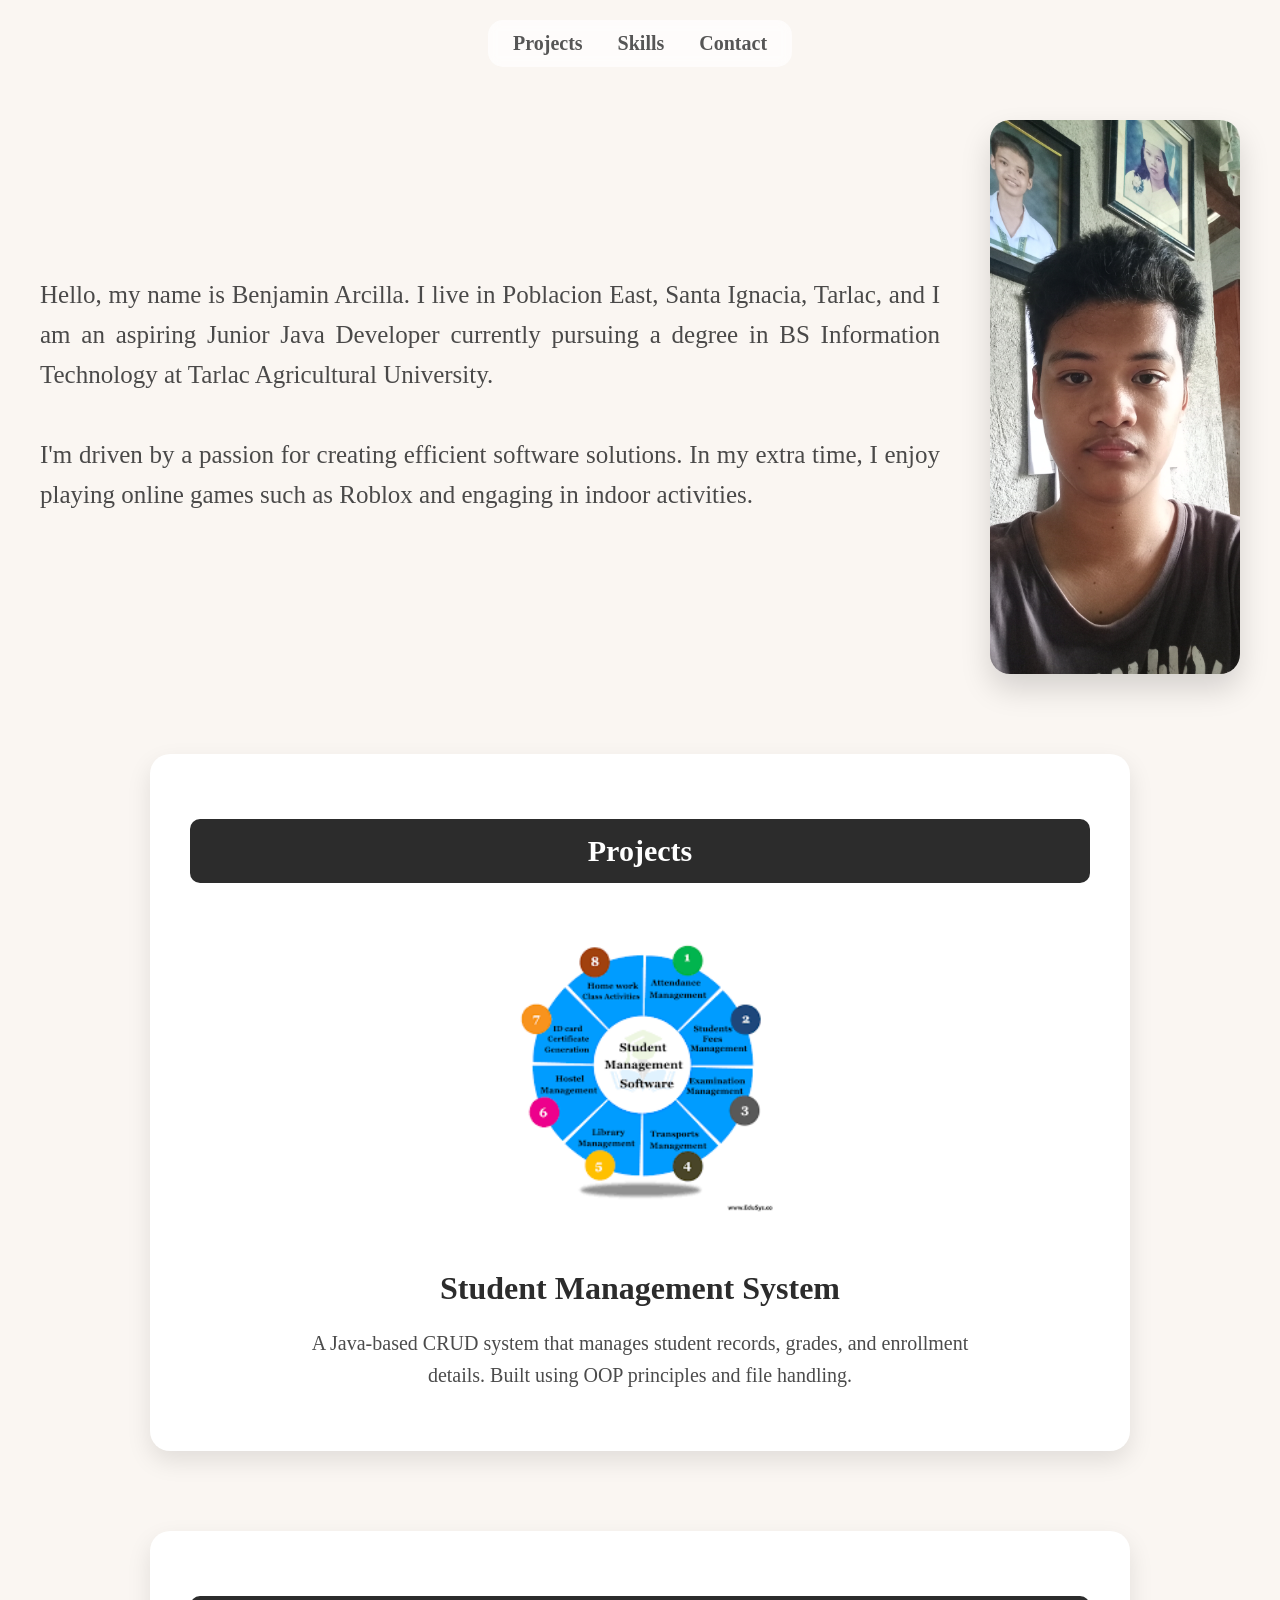
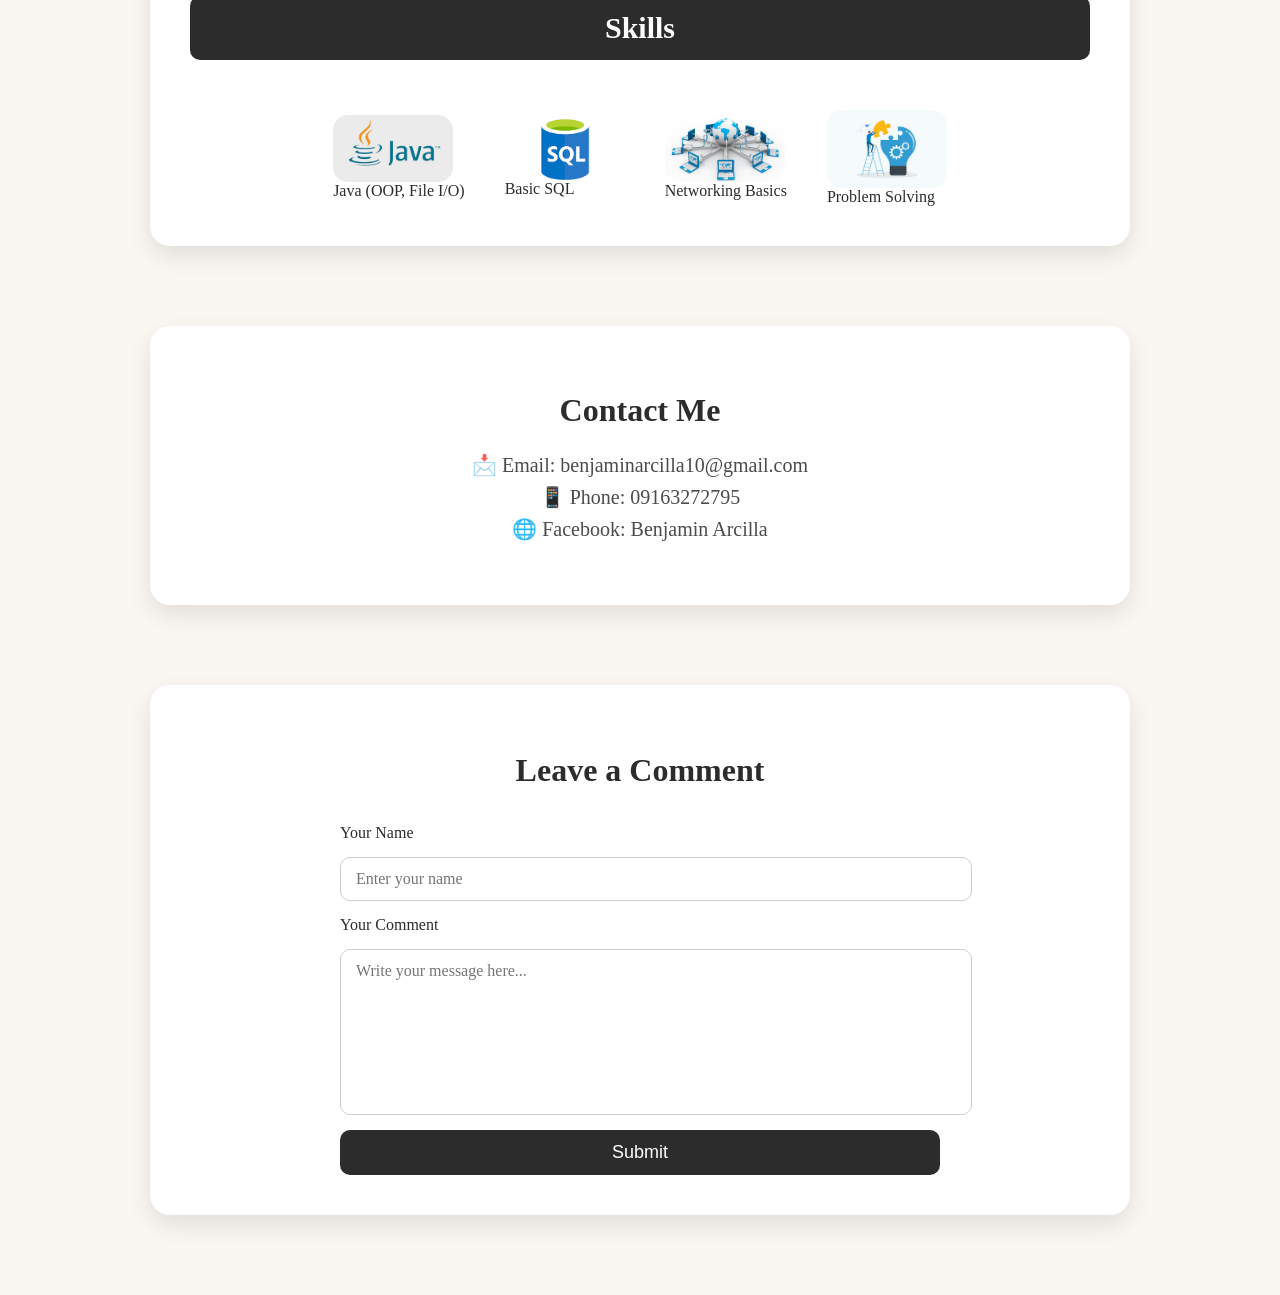
==== index.html @ b31c3399 "Rename benjiebanana.html to index.html" ====
<!DOCTYPE html>
<html lang="en">
<head>
    <meta charset="UTF-8">
    <meta name="viewport" content="width=device-width, initial-scale=1.0">
    <title>Benjamin Arcilla</title>
    <link rel="stylesheet" href="style.css">
</head>
<body>

    <!-- HEADER / FIRST PAGE -->
    <header>
        <p>Hello, my name is Benjamin Arcilla.
            I live in Poblacion East, Santa Ignacia, Tarlac, and I am an
            aspiring Junior Java Developer currently pursuing a degree in 
            BS Information Technology at Tarlac Agricultural University.<br><br>
            I'm driven by a passion for creating efficient software solutions.
            In my extra time, I enjoy playing online games such as Roblox and 
            engaging in indoor activities.
        </p>

        <img src="IMG20250803142246.jpg" alt="My Photo" class="profile-photo">

        <nav>
            <a href="#projects">Projects</a>
            <a href="#skills">Skills</a>
            <a href="#contact">Contact</a>
        </nav>
    </header>


    <!-- ========================= -->
    <!-- PROJECTS SECTION -->
    <!-- ========================= -->
<section class="section-box" id="projects">
    <h1 class="section-title">Projects</h1>

    <img src="studman.png" alt="Project Image">

    <div class="text">
        <h2>Student Management System</h2>
        <p>
            A Java-based CRUD system that manages student records, grades,
            and enrollment details. Built using OOP principles and file handling.
        </p>
    </div>
</section>

<section class="section-box" id="skills">
    <h1 class="section-title">Skills</h1>

    <div class="skill-item">
        <img src="java.jpg" alt="Java">
        <span>Java (OOP, File I/O)</span>
    </div>

    <div class="skill-item">
        <img src="sql.png" alt="SQL">
        <span>Basic SQL</span>
    </div>

    <div class="skill-item">
        <img src="networking.jpg" alt="Networking">
        <span>Networking Basics</span>
    </div>

    <div class="skill-item">
        <img src="prob.png" alt="Problem Solving">
        <span>Problem Solving</span>
    </div>
</section>

    <!-- ========================= -->
    <!-- CONTACT SECTION -->
    <!-- ========================= -->
    <section class="section-box" id="contact">
       

        <div class="text">
            <h2>Contact Me</h2>
            <p>
                📩 Email: benjaminarcilla10@gmail.com<br>
                📱 Phone: 09163272795<br>
                🌐 Facebook: Benjamin Arcilla
            </p>
        </div>
    </section>


    <section class="section-box" id="feedback">
    <h2>Leave a Comment</h2>

    <form class="feedback-form">
        <label>Your Name</label>
        <input type="text" placeholder="Enter your name">

        <label>Your Comment</label>
        <textarea placeholder="Write your message here..."></textarea>

        <button type="submit">Submit</button>
    </form>
</section>
</body>
</html>
---- style.css ----
/* GLOBAL STYLE */
body {
    margin: 0;
    padding: 0;
    font-family: Georgia, serif;
    background-color: #faf6f2;
    color: #2c2c2c;
}

/* ======================= */
/* HEADER SECTION */
/* ======================= */
header {
    max-width: 1200px;
    margin: 120px auto 80px auto; 
    padding: 0 40px;

    display: flex;
    flex-direction: row;      /* TEXT LEFT + PHOTO RIGHT */
    align-items: center;
    justify-content: space-between;
    gap: 50px;
}

/* INTRO TEXT */
header p {
    margin-top: 20px;
    font-size: 25px;
    line-height: 1.6;
    opacity: 0.85;
     text-align: justify;  
}


/* PROFILE PHOTO */
.profile-photo {
    width: 250px;
    height: auto;
    border-radius: 20px;
    box-shadow: 0px 15px 30px rgba(0,0,0,0.15);
}

/* TOP NAVIGATION */
nav {
    position: fixed;
    top: 20px;
    left: 50%;
    transform: translateX(-50%);

    display: flex;
    gap: 35px;
    font-size: 20px;

    background: rgba(255,255,255,0.7);
    backdrop-filter: blur(6px);
    padding: 12px 25px;
    border-radius: 15px;
}

nav a {
    text-decoration: none;
    color: #2c2c2c;
    opacity: 0.8;
    font-weight: bold;
}

nav a:hover {
    opacity: 1;
}

/* ======================= */
/* SECTION BOX (PROJECTS, SKILLS, CONTACT, FEEDBACK) */
/* ======================= */
.section-box {
    max-width: 900px;
    margin: 80px auto;
    padding: 40px;
    background: #ffffff;
    border-radius: 20px;
    box-shadow: 0px 10px 25px rgba(0,0,0,0.1);
    display: flex;
    flex-direction: column;
    align-items: center;
    gap: 25px;
}

/* SECTION HEADER TITLE */
.section-title {
    width: 100%;
    background: #2c2c2c;
    color: white;
    padding: 15px 0;
    text-align: center;
    font-size: 30px;
    font-weight: bold;
    border-radius: 10px;
    margin-bottom: 10px;
}

.section-box img {
    width: 300px;
    height: auto;
    border-radius: 15px;
    display: block;
}

/* TEXT INSIDE SECTIONS */
.section-box .text {
    text-align: center;
    max-width: 700px;
}

.section-box h2 {
    font-size: 32px;
    margin-bottom: 10px;
}

.section-box p {
    font-size: 20px;
    opacity: 0.85;
    line-height: 1.6;
}

/* ======================= */
/* SKILLS SECTION */
/* ======================= */
#skills {
    flex-direction: row;
    align-items: center;
    justify-content: center;
    gap: 40px;
    flex-wrap: wrap;
}

#skills img {
    width: 120px;
    height: auto;
}

/* ======================= */
/* FEEDBACK FORM */
/* ======================= */
#feedback {
    display: flex;
    flex-direction: column;
    align-items: center;
}

.feedback-form {
    width: 100%;
    max-width: 600px;
    display: flex;
    flex-direction: column;
    gap: 15px;
}

.feedback-form input,
.feedback-form textarea {
    width: 100%;
    padding: 12px 15px;
    border: 1px solid #ccc;
    border-radius: 10px;
    font-size: 16px;
    font-family: Georgia, serif;
}

.feedback-form textarea {
    height: 140px;
    resize: none;
}

.feedback-form button {
    padding: 12px;
    background-color: #2c2c2c;
    color: white;
    border: none;
    border-radius: 10px;
    font-size: 18px;
    cursor: pointer;
}

.feedback-form button:hover {
    background-color: #444;
}
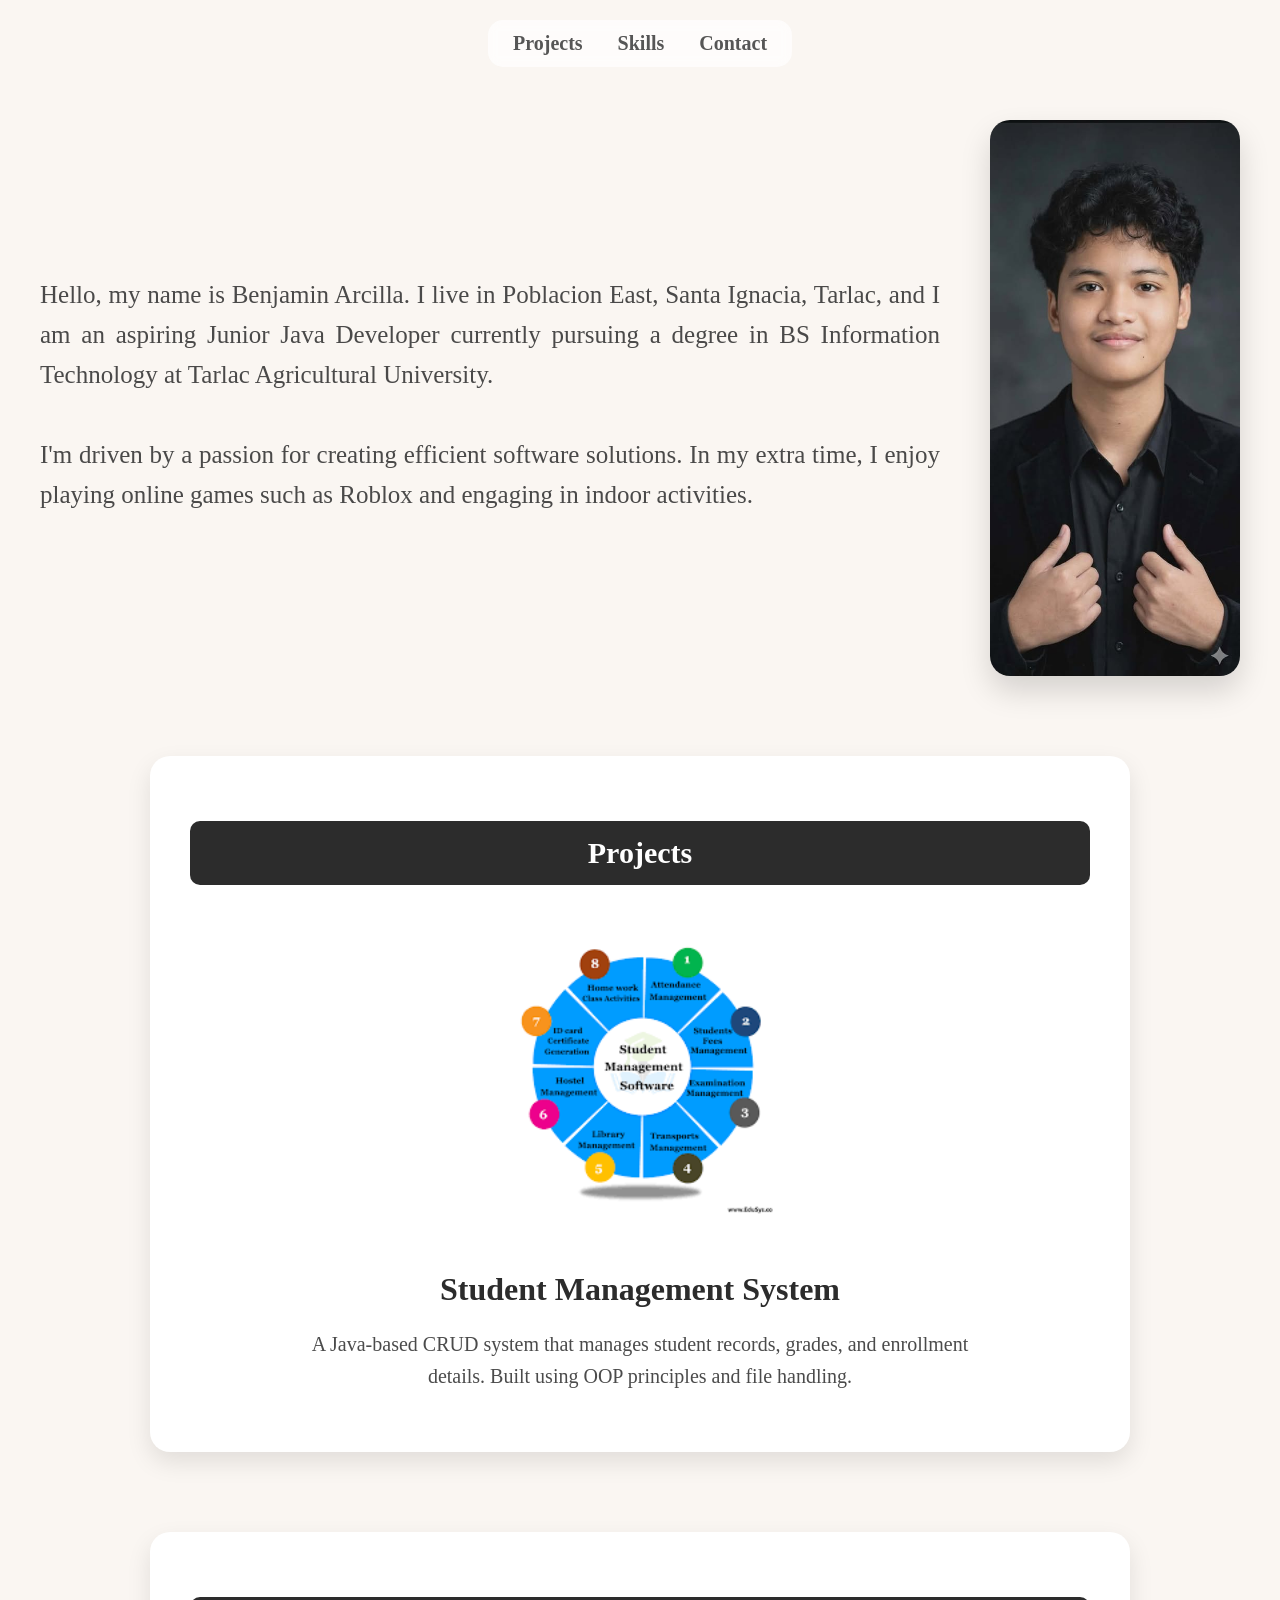
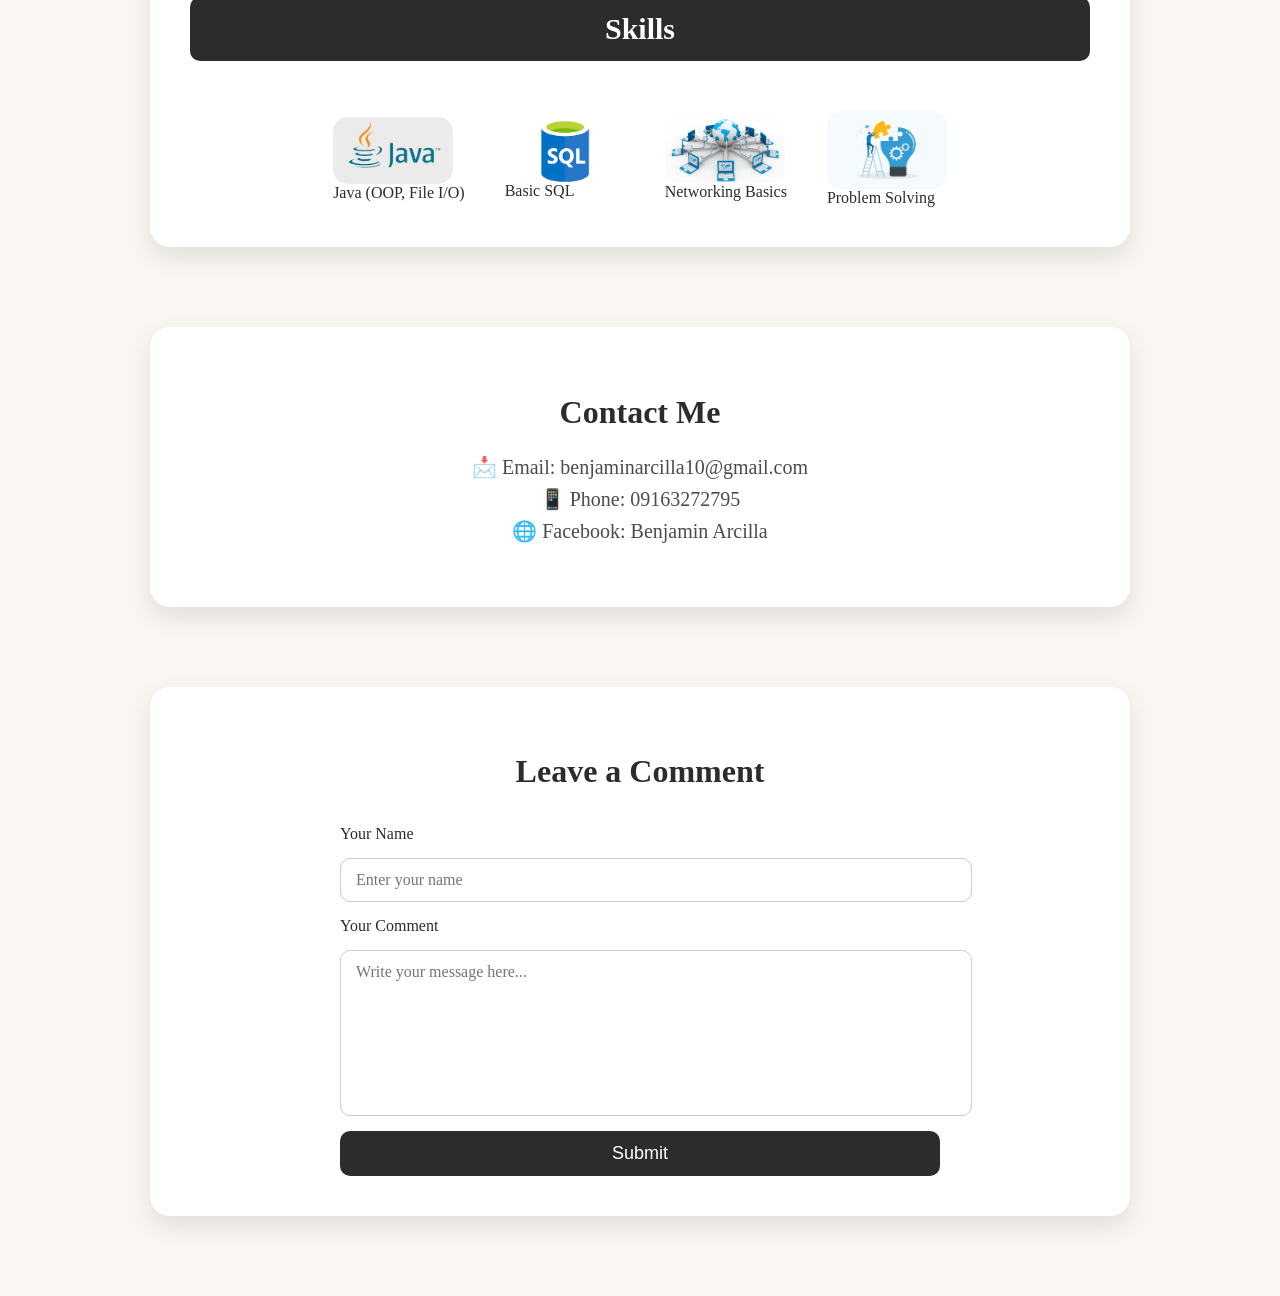
==== commit 2ef6017d: "Update index.html" ====
--- a/index.html
+++ b/index.html
@@ -19,7 +19,7 @@
             engaging in indoor activities.
         </p>
 
-        <img src="IMG20250803142246.jpg" alt="My Photo" class="profile-photo">
+        <img src="benja.png" alt="My Photo" class="profile-photo">
 
         <nav>
             <a href="#projects">Projects</a>
